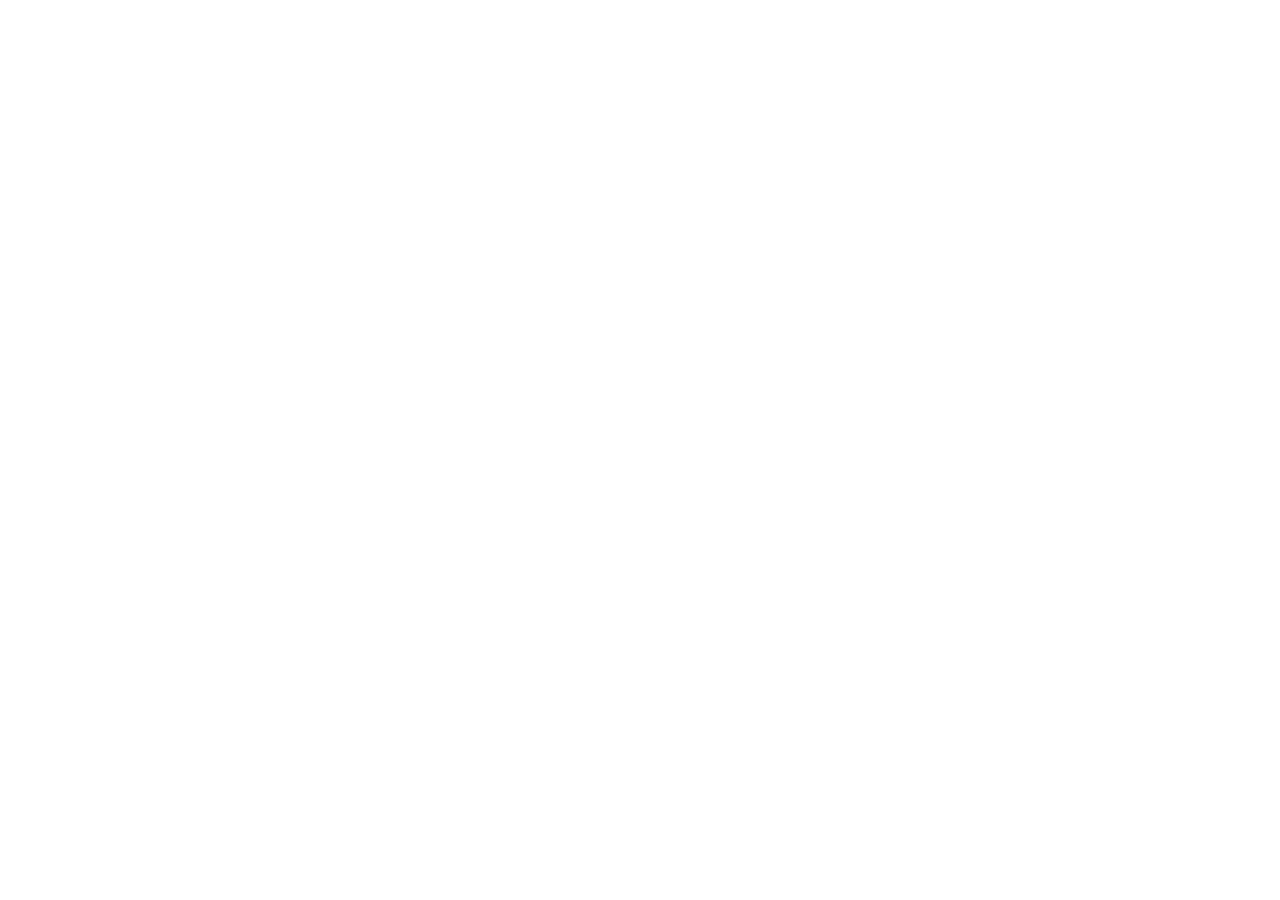
==== Ghana.html @ 061257fa "Add user authentication interface" ====
<!DOCTYPE html>
<html lang="en">
<head>
    <meta charset="UTF-8">
    <meta name="viewport" content="width=device-width, initial-scale=1.0">
    <title>TOGETHER WE GROUP</title>
</head>
<body>
    
</body>
</html>
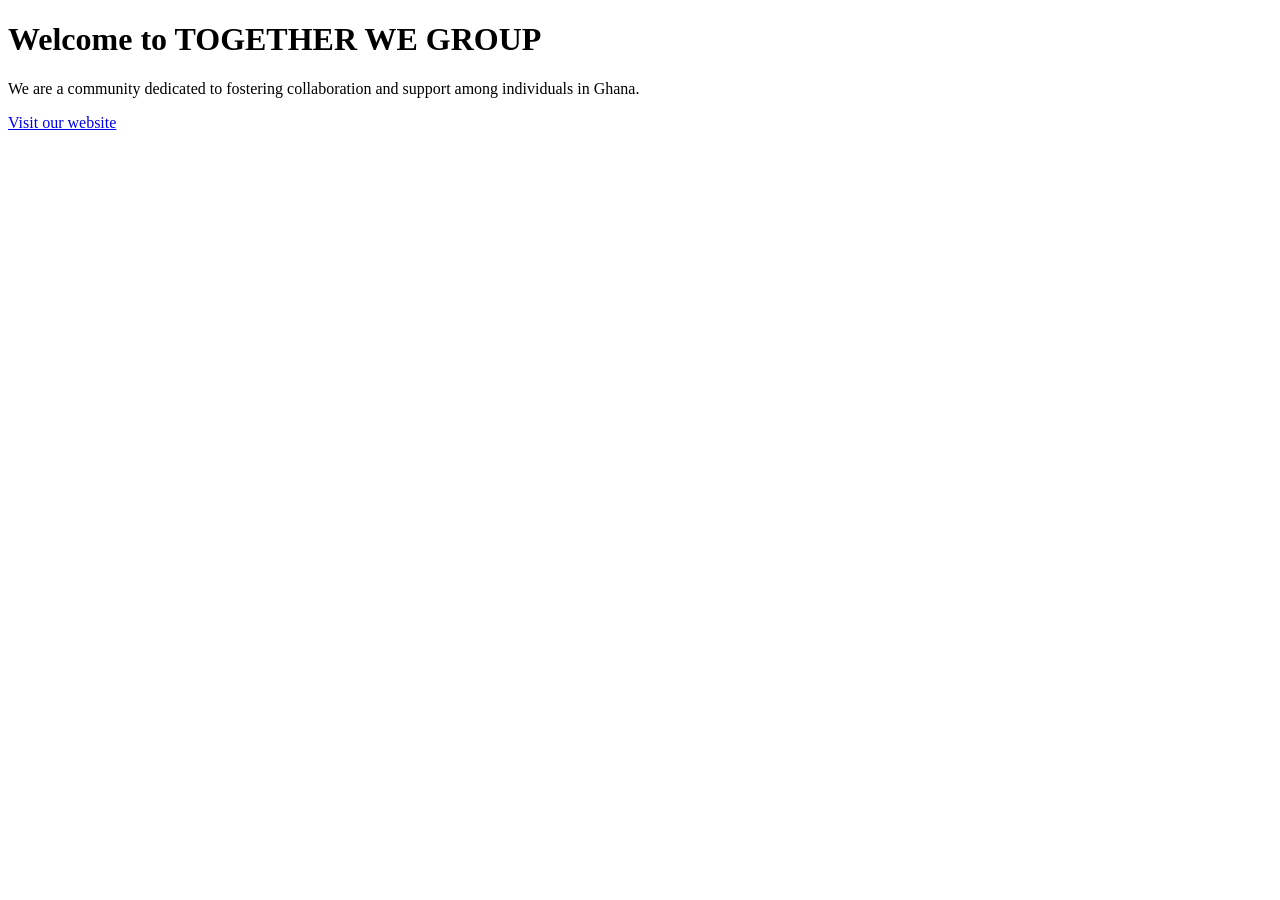
==== commit 02ef029c: "Initialize project and establish core structure" ====
--- a/Ghana.html
+++ b/Ghana.html
@@ -6,6 +6,10 @@
     <title>TOGETHER WE GROUP</title>
 </head>
 <body>
+    <div class="container">
+        <h1>Welcome to TOGETHER WE GROUP</h1>
+        <p>We are a community dedicated to fostering collaboration and support among individuals in Ghana.</p>
+        <a href="https://www.togetherwegroup.com" target="_blank">Visit our website</a>
     
 </body>
 </html>
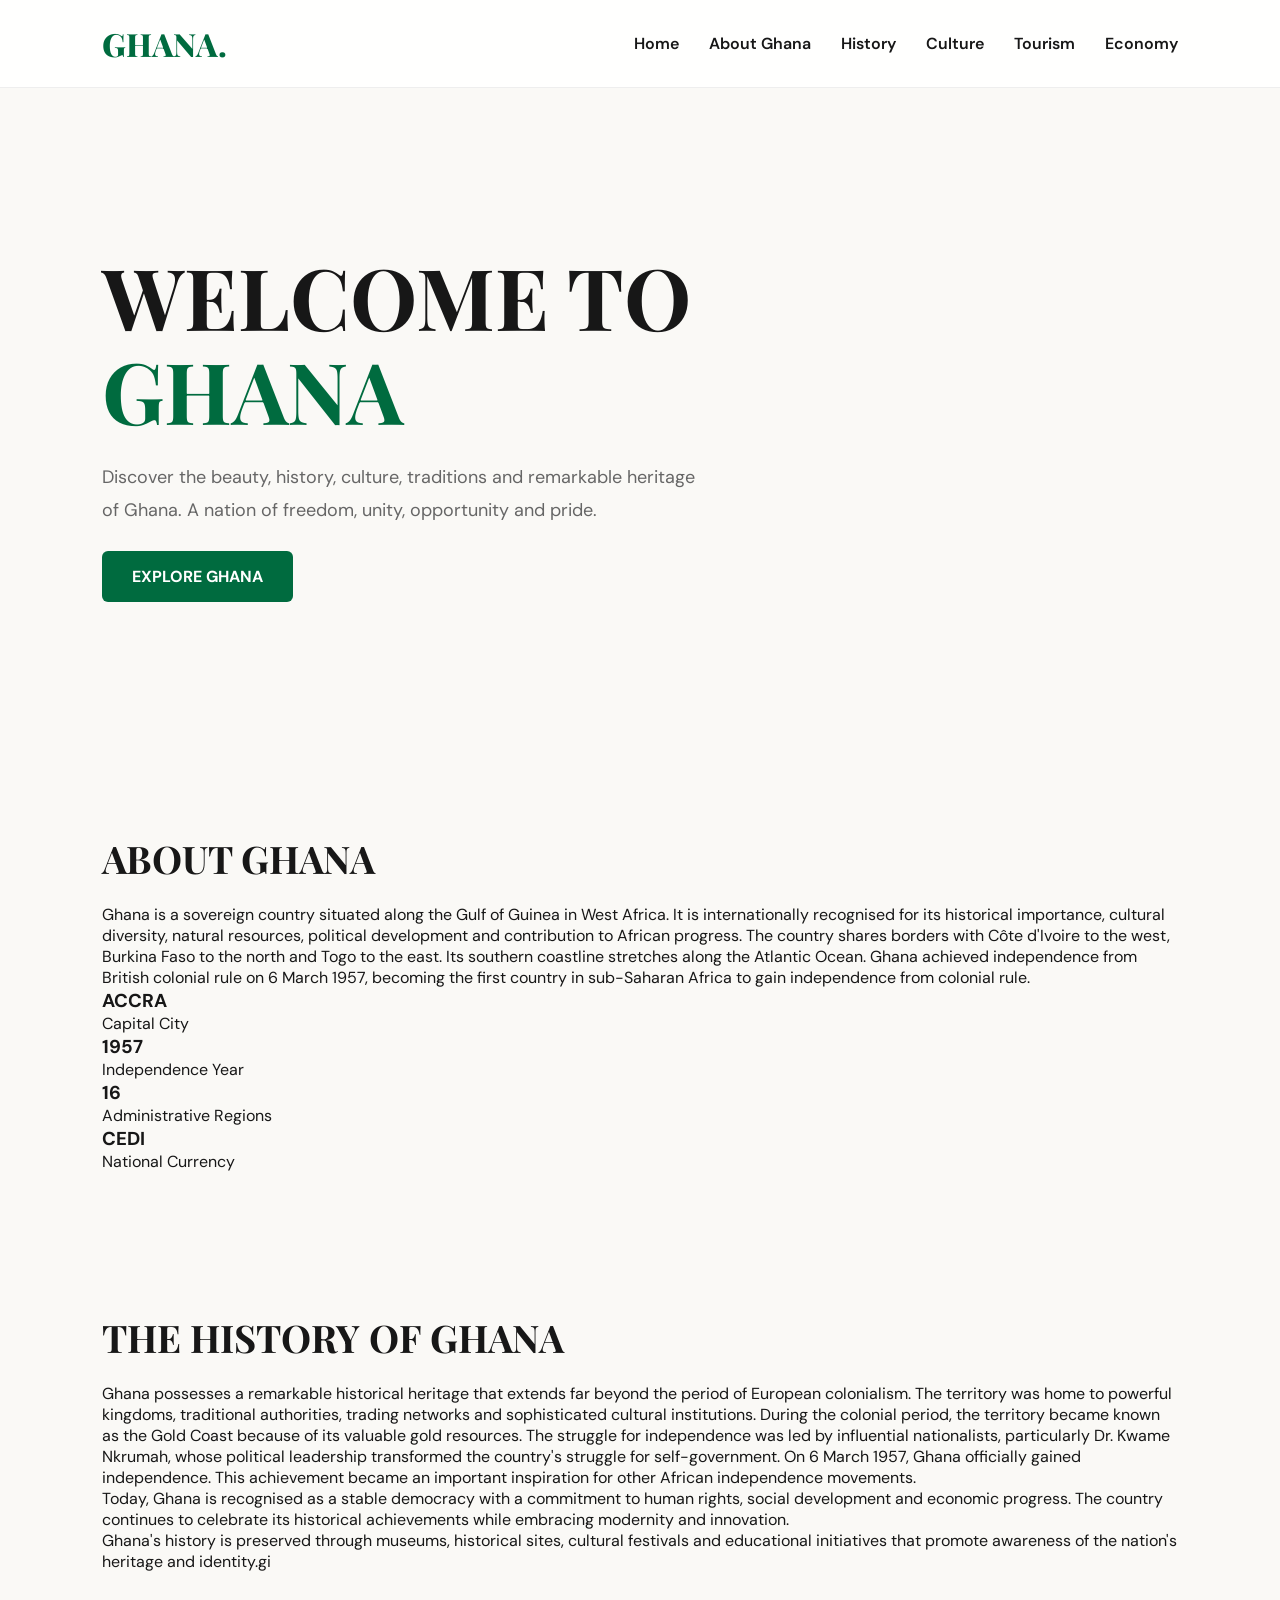
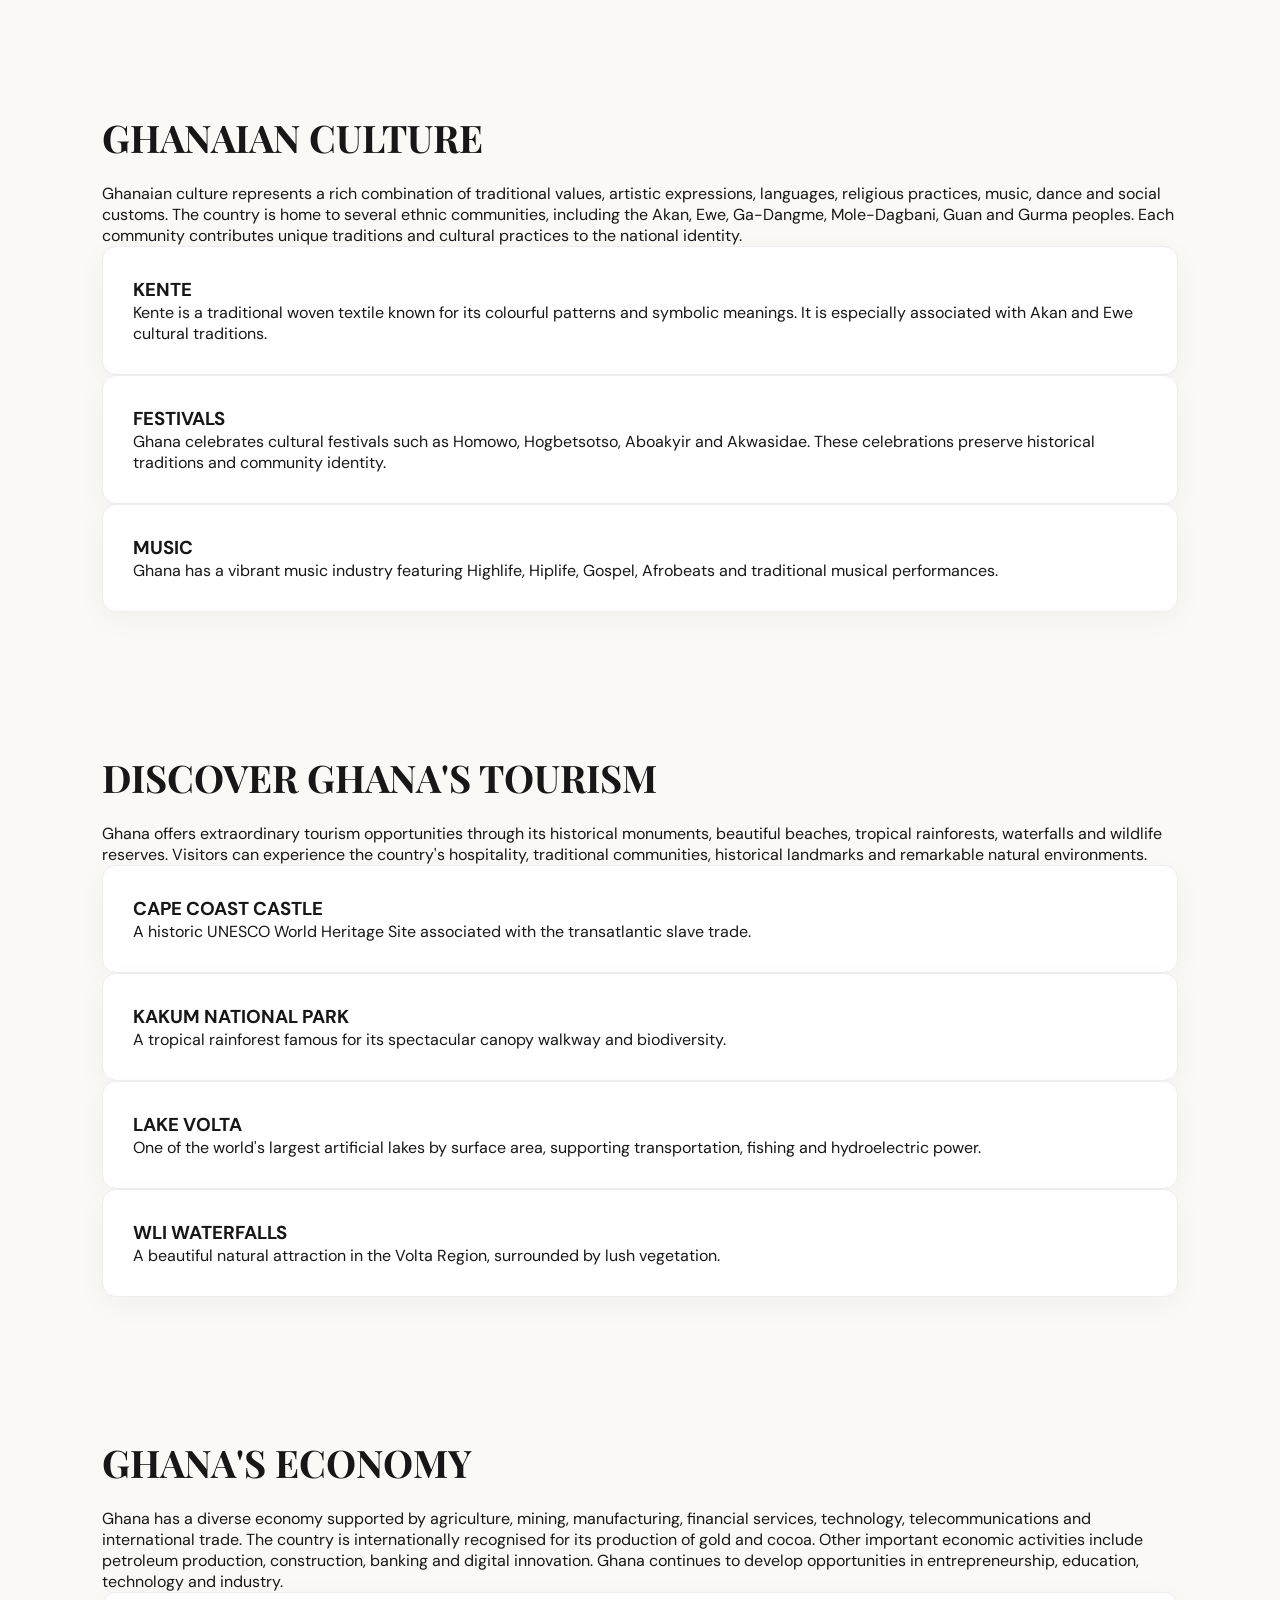
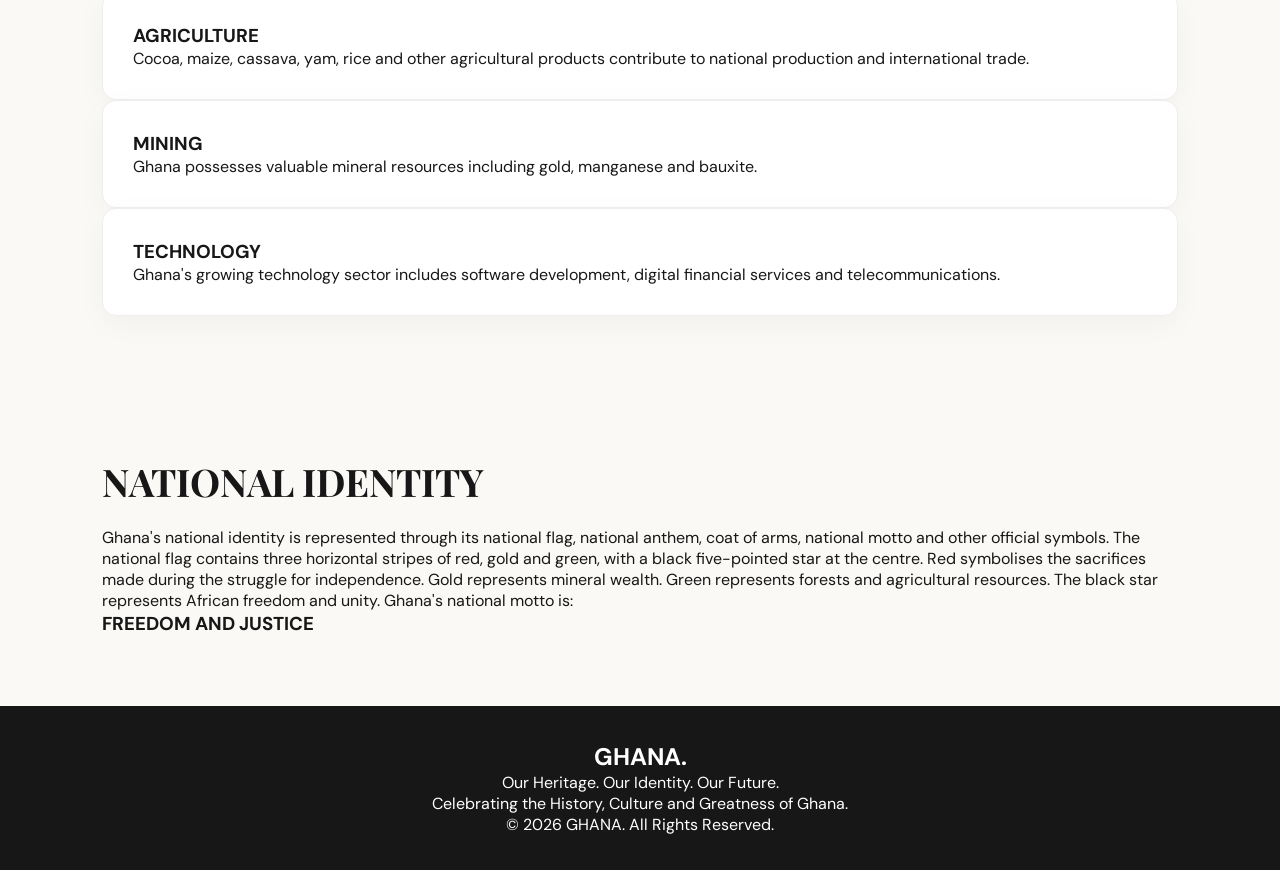
==== commit 9a943603: "Add website files" ====
--- a/Ghana.html
+++ b/Ghana.html
@@ -1,15 +1,363 @@
 <!DOCTYPE html>
+
 <html lang="en">
+
 <head>
     <meta charset="UTF-8">
     <meta name="viewport" content="width=device-width, initial-scale=1.0">
-    <title>TOGETHER WE GROUP</title>
+
+<title>GHANA | Discover Our Nation</title>
+
+<link rel="stylesheet" href="style.css">
+
 </head>
+
 <body>
-    <div class="container">
-        <h1>Welcome to TOGETHER WE GROUP</h1>
-        <p>We are a community dedicated to fostering collaboration and support among individuals in Ghana.</p>
-        <a href="https://www.togetherwegroup.com" target="_blank">Visit our website</a>
-    
+
+<!-- NAVIGATION -->
+
+<header>
+
+    <div class="logo">GHANA<span>.</span></div>
+
+    <nav>
+        <a href="#home">Home</a>
+        <a href="#about">About Ghana</a>
+        <a href="#history">History</a>
+        <a href="#culture">Culture</a>
+        <a href="#tourism">Tourism</a>
+        <a href="#economy">Economy</a>
+    </nav>
+
+</header>
+
+
+<!-- HERO SECTION -->
+
+<section class="hero" id="home">
+
+    <div class="hero-content">
+
+        <h1>WELCOME TO <span>GHANA</span></h1>
+
+        <p>
+            Discover the beauty, history, culture, traditions
+            and remarkable heritage of Ghana.
+            A nation of freedom, unity, opportunity and pride.
+        </p>
+
+        <a href="#about" class="btn">EXPLORE GHANA</a>
+
+    </div>
+
+</section>
+
+
+<!-- ABOUT GHANA -->
+
+<section id="about" class="section">
+
+    <h2>ABOUT GHANA</h2>
+
+    <p>
+        Ghana is a sovereign country situated along the Gulf of Guinea
+        in West Africa. It is internationally recognised for its
+        historical importance, cultural diversity, natural resources,
+        political development and contribution to African progress.
+
+        The country shares borders with Côte d'Ivoire to the west,
+        Burkina Faso to the north and Togo to the east.
+        Its southern coastline stretches along the Atlantic Ocean.
+
+        Ghana achieved independence from British colonial rule
+        on 6 March 1957, becoming the first country in
+        sub-Saharan Africa to gain independence from colonial rule.
+    </p>
+
+    <div class="facts">
+
+        <div class="fact">
+            <h3>ACCRA</h3>
+            <p>Capital City</p>
+        </div>
+
+        <div class="fact">
+            <h3>1957</h3>
+            <p>Independence Year</p>
+        </div>
+
+        <div class="fact">
+            <h3>16</h3>
+            <p>Administrative Regions</p>
+        </div>
+
+        <div class="fact">
+            <h3>CEDI</h3>
+            <p>National Currency</p>
+        </div>
+
+    </div>
+
+</section>
+
+
+<!-- HISTORY -->
+
+<section id="history" class="section dark">
+
+    <h2>THE HISTORY OF GHANA</h2>
+
+    <p>
+        Ghana possesses a remarkable historical heritage that
+        extends far beyond the period of European colonialism.
+        The territory was home to powerful kingdoms,
+        traditional authorities, trading networks and
+        sophisticated cultural institutions.
+
+        During the colonial period, the territory became known
+        as the Gold Coast because of its valuable gold resources.
+
+        The struggle for independence was led by influential
+        nationalists, particularly Dr. Kwame Nkrumah,
+        whose political leadership transformed the country's
+        struggle for self-government.
+
+        On 6 March 1957, Ghana officially gained independence.
+        This achievement became an important inspiration
+        for other African independence movements.
+    </p>
+
+    <p>
+        Today, Ghana is recognised as a stable democracy
+        with a commitment to human rights, social development
+        and economic progress. The country continues to
+        celebrate its historical achievements while embracing
+        modernity and innovation.
+    </p>
+
+    <p>
+        Ghana's history is preserved through museums,
+        historical sites, cultural festivals and educational
+        initiatives that promote awareness of the nation's
+        heritage and identity.gi
+    </p>
+
+</section>
+
+
+<!-- CULTURE -->
+
+<section id="culture" class="section">
+
+    <h2>GHANAIAN CULTURE</h2>
+
+    <p>
+        Ghanaian culture represents a rich combination of
+        traditional values, artistic expressions, languages,
+        religious practices, music, dance and social customs.
+
+        The country is home to several ethnic communities,
+        including the Akan, Ewe, Ga-Dangme, Mole-Dagbani,
+        Guan and Gurma peoples.
+
+        Each community contributes unique traditions
+        and cultural practices to the national identity.
+    </p>
+
+    <div class="cards">
+
+        <div class="card">
+            <h3>KENTE</h3>
+            <p>
+                Kente is a traditional woven textile known
+                for its colourful patterns and symbolic meanings.
+                It is especially associated with Akan and Ewe
+                cultural traditions.
+            </p>
+        </div>
+
+        <div class="card">
+            <h3>FESTIVALS</h3>
+            <p>
+                Ghana celebrates cultural festivals such as
+                Homowo, Hogbetsotso, Aboakyir and Akwasidae.
+                These celebrations preserve historical
+                traditions and community identity.
+            </p>
+        </div>
+
+        <div class="card">
+            <h3>MUSIC</h3>
+            <p>
+                Ghana has a vibrant music industry featuring
+                Highlife, Hiplife, Gospel, Afrobeats and
+                traditional musical performances.
+            </p>
+        </div>
+
+    </div>
+
+</section>
+
+
+<!-- TOURISM -->
+
+<section id="tourism" class="section dark">
+
+    <h2>DISCOVER GHANA'S TOURISM</h2>
+
+    <p>
+        Ghana offers extraordinary tourism opportunities
+        through its historical monuments, beautiful beaches,
+        tropical rainforests, waterfalls and wildlife reserves.
+
+        Visitors can experience the country's hospitality,
+        traditional communities, historical landmarks
+        and remarkable natural environments.
+    </p>
+
+    <div class="cards">
+
+        <div class="card">
+            <h3>CAPE COAST CASTLE</h3>
+            <p>
+                A historic UNESCO World Heritage Site
+                associated with the transatlantic slave trade.
+            </p>
+        </div>
+
+        <div class="card">
+            <h3>KAKUM NATIONAL PARK</h3>
+            <p>
+                A tropical rainforest famous for its
+                spectacular canopy walkway and biodiversity.
+            </p>
+        </div>
+
+        <div class="card">
+            <h3>LAKE VOLTA</h3>
+            <p>
+                One of the world's largest artificial lakes
+                by surface area, supporting transportation,
+                fishing and hydroelectric power.
+            </p>
+        </div>
+
+        <div class="card">
+            <h3>WLI WATERFALLS</h3>
+            <p>
+                A beautiful natural attraction in the
+                Volta Region, surrounded by lush vegetation.
+            </p>
+        </div>
+
+    </div>
+
+</section>
+
+
+<!-- ECONOMY -->
+
+<section id="economy" class="section">
+
+    <h2>GHANA'S ECONOMY</h2>
+
+    <p>
+        Ghana has a diverse economy supported by agriculture,
+        mining, manufacturing, financial services, technology,
+        telecommunications and international trade.
+
+        The country is internationally recognised for its
+        production of gold and cocoa. Other important
+        economic activities include petroleum production,
+        construction, banking and digital innovation.
+
+        Ghana continues to develop opportunities in
+        entrepreneurship, education, technology and industry.
+    </p>
+
+    <div class="cards">
+
+        <div class="card">
+            <h3>AGRICULTURE</h3>
+            <p>
+                Cocoa, maize, cassava, yam, rice and other
+                agricultural products contribute to national
+                production and international trade.
+            </p>
+        </div>
+
+        <div class="card">
+            <h3>MINING</h3>
+            <p>
+                Ghana possesses valuable mineral resources
+                including gold, manganese and bauxite.
+            </p>
+        </div>
+
+        <div class="card">
+            <h3>TECHNOLOGY</h3>
+            <p>
+                Ghana's growing technology sector includes
+                software development, digital financial
+                services and telecommunications.
+            </p>
+        </div>
+
+    </div>
+
+</section>
+
+
+<!-- NATIONAL IDENTITY -->
+
+<section class="section dark">
+
+    <h2>NATIONAL IDENTITY</h2>
+
+    <p>
+        Ghana's national identity is represented through
+        its national flag, national anthem, coat of arms,
+        national motto and other official symbols.
+
+        The national flag contains three horizontal stripes
+        of red, gold and green, with a black five-pointed
+        star at the centre.
+
+        Red symbolises the sacrifices made during the
+        struggle for independence. Gold represents
+        mineral wealth. Green represents forests and
+        agricultural resources. The black star represents
+        African freedom and unity.
+
+        Ghana's national motto is:
+    </p>
+
+    <h3 class="motto">FREEDOM AND JUSTICE</h3>
+
+</section>
+
+
+<!-- FOOTER -->
+
+<footer>
+
+    <h2>GHANA.</h2>
+
+    <p>
+        Our Heritage. Our Identity. Our Future.
+    </p>
+
+    <p>
+        Celebrating the History, Culture and Greatness of Ghana.
+    </p>
+
+    <p class="copyright">
+        &copy; 2026 GHANA. All Rights Reserved.
+    </p>
+
+</footer>
+
+
 </body>
-</html>+</html>
--- a/style.css
+++ b/style.css
@@ -0,0 +1,199 @@
+@import url('https://fonts.googleapis.com/css2?family=DM+Sans:wght@400;500;600;700;800&family=Playfair+Display:wght@600;700;800&display=swap');
+
+:root {
+    --red: #ce1126;
+    --gold: #fcd116;
+    --green: #006b3f;
+    --black: #171717;
+    --white: #ffffff;
+    --background: #faf9f6;
+}
+
+* {
+    margin: 0;
+    padding: 0;
+    box-sizing: border-box;
+}
+
+html {
+    scroll-behavior: smooth;
+}
+
+body {
+    min-height: 100vh;
+    background: var(--background);
+    color: var(--black);
+    font-family: 'DM Sans', sans-serif;
+    overflow-x: hidden;
+}
+
+/* GHANA FLAG ARTWORK IN THE CORNER */
+
+body::before {
+    content: "";
+    position: fixed;
+    top: -100px;
+    right: -130px;
+    width: 430px;
+    height: 430px;
+    background: url("ghana-flag.jpg") center / contain no-repeat;
+    opacity: 0.13;
+    pointer-events: none;
+    z-index: -1;
+}
+
+/* HEADER */
+
+header {
+    width: 100%;
+    padding: 22px 8%;
+    display: flex;
+    align-items: center;
+    justify-content: space-between;
+    background: rgba(255, 255, 255, 0.9);
+    border-bottom: 1px solid #eeeeee;
+}
+
+.logo {
+    font-family: 'Playfair Display', serif;
+    font-size: 32px;
+    font-weight: 800;
+    color: var(--green);
+}
+
+nav {
+    display: flex;
+    gap: 30px;
+}
+
+nav a {
+    color: var(--black);
+    text-decoration: none;
+    font-weight: 600;
+    transition: 0.3s;
+}
+
+nav a:hover {
+    color: var(--red);
+}
+
+/* HERO SECTION */
+
+.hero {
+    min-height: 75vh;
+    padding: 100px 8%;
+    display: flex;
+    align-items: center;
+    position: relative;
+}
+
+.hero h1 {
+    max-width: 750px;
+    font-family: 'Playfair Display', serif;
+    font-size: clamp(45px, 7vw, 85px);
+    line-height: 1.1;
+    margin-bottom: 25px;
+}
+
+.hero h1 span {
+    color: var(--green);
+}
+
+.hero p {
+    max-width: 600px;
+    font-size: 18px;
+    line-height: 1.8;
+    color: #666;
+}
+
+/* BUTTONS */
+
+button,
+.btn {
+    display: inline-block;
+    padding: 15px 30px;
+    margin-top: 25px;
+    background: var(--green);
+    color: white;
+    border: none;
+    border-radius: 6px;
+    font-weight: 700;
+    text-decoration: none;
+    cursor: pointer;
+    transition: 0.3s;
+}
+
+button:hover,
+.btn:hover {
+    background: var(--red);
+    transform: translateY(-3px);
+}
+
+/* CARDS */
+
+.card {
+    background: var(--white);
+    padding: 30px;
+    border-radius: 14px;
+    border: 1px solid #eeeeee;
+    box-shadow: 0 8px 30px rgba(0, 0, 0, 0.04);
+    transition: 0.3s;
+}
+
+.card:hover {
+    transform: translateY(-7px);
+    border-bottom: 4px solid var(--gold);
+}
+
+/* SECTION HEADINGS */
+
+section {
+    padding: 70px 8%;
+}
+
+section h2 {
+    font-family: 'Playfair Display', serif;
+    font-size: 38px;
+    margin-bottom: 20px;
+}
+
+/* FOOTER */
+
+footer {
+    padding: 35px 8%;
+    background: var(--black);
+    color: white;
+    text-align: center;
+}
+
+footer span {
+    color: var(--gold);
+}
+
+/* MOBILE RESPONSIVENESS */
+
+@media (max-width: 768px) {
+    header {
+        flex-direction: column;
+        gap: 20px;
+    }
+
+    nav {
+        flex-wrap: wrap;
+        justify-content: center;
+        gap: 15px;
+    }
+
+    .hero {
+        padding: 70px 6%;
+    }
+
+    .hero h1 {
+        font-size: 48px;
+    }
+
+    body::before {
+        width: 250px;
+        height: 250px;
+    }
+}
